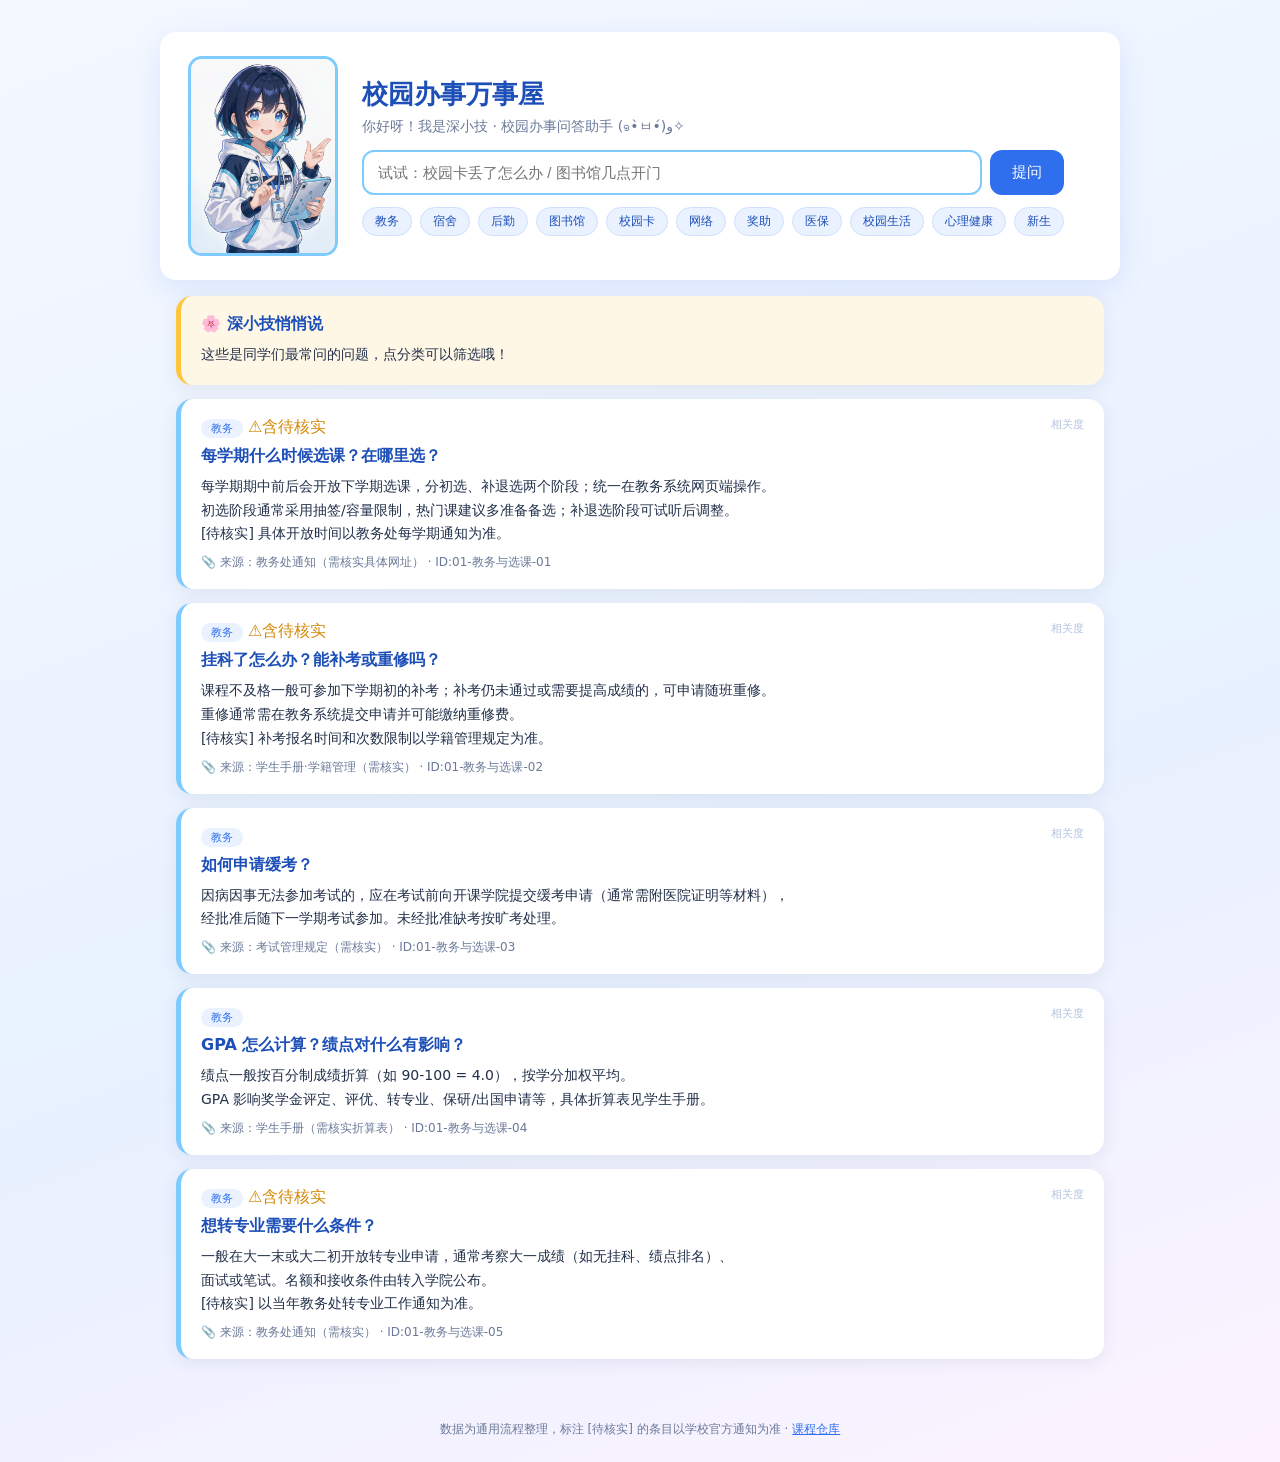
==== web/index.html @ 519fccf9 "新增：项目骨架（知识库31条+检索原型+看板娘+文档）" ====
<!DOCTYPE html>
<html lang="zh-CN">
<head>
  <meta charset="UTF-8" />
  <meta name="viewport" content="width=device-width, initial-scale=1.0" />
  <title>SZTU 校园办事万事屋 · 二次元问答台</title>
  <link rel="stylesheet" href="style.css" />
</head>
<body>
  <header class="hero">
    <img class="mascot" src="../assets/mascot.png" alt="看板娘" />
    <div>
      <h1>校园办事万事屋</h1>
      <p class="slogan">你好呀！我是深小技 · 校园办事问答助手 (๑•̀ㅂ•́)و✧</p>
      <div class="search-box">
        <input id="q" type="text" placeholder="试试：校园卡丢了怎么办 / 图书馆几点开门" />
        <button id="ask">提问</button>
      </div>
      <div class="chips" id="chips"></div>
    </div>
  </header>

  <main>
    <section id="results" aria-live="polite"></section>
  </main>

  <footer>
    <p>数据为通用流程整理，标注 [待核实] 的条目以学校官方通知为准 ·
       <a href="https://github.com/" target="_blank" rel="noopener">课程仓库</a></p>
  </footer>

  <script src="app.js"></script>
</body>
</html>
---- web/style.css ----
/* SZTU 校园办事万事屋 —— 简洁二次元风格 */
:root {
  --bg: #f4f8ff;
  --card: #ffffff;
  --primary: #2f6fed;
  --primary-dark: #1d4fb8;
  --accent: #7ecbff;
  --text: #22304a;
  --muted: #6b7a99;
  --radius: 16px;
}
* { box-sizing: border-box; margin: 0; padding: 0; }
body {
  font-family: "Microsoft YaHei", "PingFang SC", system-ui, sans-serif;
  background: linear-gradient(160deg, var(--bg), #e8f1ff 60%, #fdf3ff);
  color: var(--text);
  min-height: 100vh;
}
.hero {
  display: flex; gap: 24px; align-items: center; flex-wrap: wrap;
  max-width: 960px; margin: 32px auto 16px; padding: 24px 28px;
  background: var(--card); border-radius: var(--radius);
  box-shadow: 0 8px 30px rgba(47, 111, 237, .12);
}
.mascot {
  width: 150px; height: 200px; object-fit: cover; object-position: top;
  border-radius: 14px; border: 3px solid var(--accent);
}
h1 { font-size: 26px; color: var(--primary-dark); }
.slogan { color: var(--muted); margin: 6px 0 14px; font-size: 14px; }
.search-box { display: flex; gap: 8px; }
#q {
  flex: 1; min-width: 260px; padding: 12px 14px; font-size: 15px;
  border: 2px solid var(--accent); border-radius: 12px; outline: none;
}
#q:focus { border-color: var(--primary); }
#ask {
  padding: 12px 22px; font-size: 15px; border: none; cursor: pointer;
  background: var(--primary); color: #fff; border-radius: 12px;
  transition: background .2s;
}
#ask:hover { background: var(--primary-dark); }
.chips { margin-top: 12px; display: flex; gap: 8px; flex-wrap: wrap; }
.chip {
  font-size: 12px; padding: 5px 12px; border-radius: 999px; cursor: pointer;
  background: #eaf2ff; color: var(--primary-dark); border: 1px solid #cfe0ff;
}
.chip:hover { background: #dbe9ff; }
main { max-width: 960px; margin: 0 auto; padding: 0 16px 48px; }
.card {
  background: var(--card); border-radius: var(--radius); padding: 18px 20px;
  margin-bottom: 14px; box-shadow: 0 4px 18px rgba(34, 48, 74, .08);
  border-left: 5px solid var(--accent);
}
.card h3 { font-size: 16px; color: var(--primary-dark); margin-bottom: 8px; }
.card .cat {
  display: inline-block; font-size: 11px; background: #eaf2ff; color: var(--primary);
  border-radius: 999px; padding: 2px 10px; margin-bottom: 8px;
}
.card pre {
  white-space: pre-wrap; font-family: inherit; font-size: 14px;
  line-height: 1.7; color: var(--text);
}
.card .src { margin-top: 8px; font-size: 12px; color: var(--muted); }
.card .score { float: right; font-size: 11px; color: #b3c2dd; }
.empty { text-align: center; color: var(--muted); padding: 40px 0; }
.mascot-say {
  background: #fff7e6; border-left-color: #ffc53d;
}
footer { text-align: center; color: var(--muted); font-size: 12px; padding-bottom: 24px; }
footer a { color: var(--primary); }
@media (max-width: 640px) { .mascot { width: 100px; height: 130px; } }
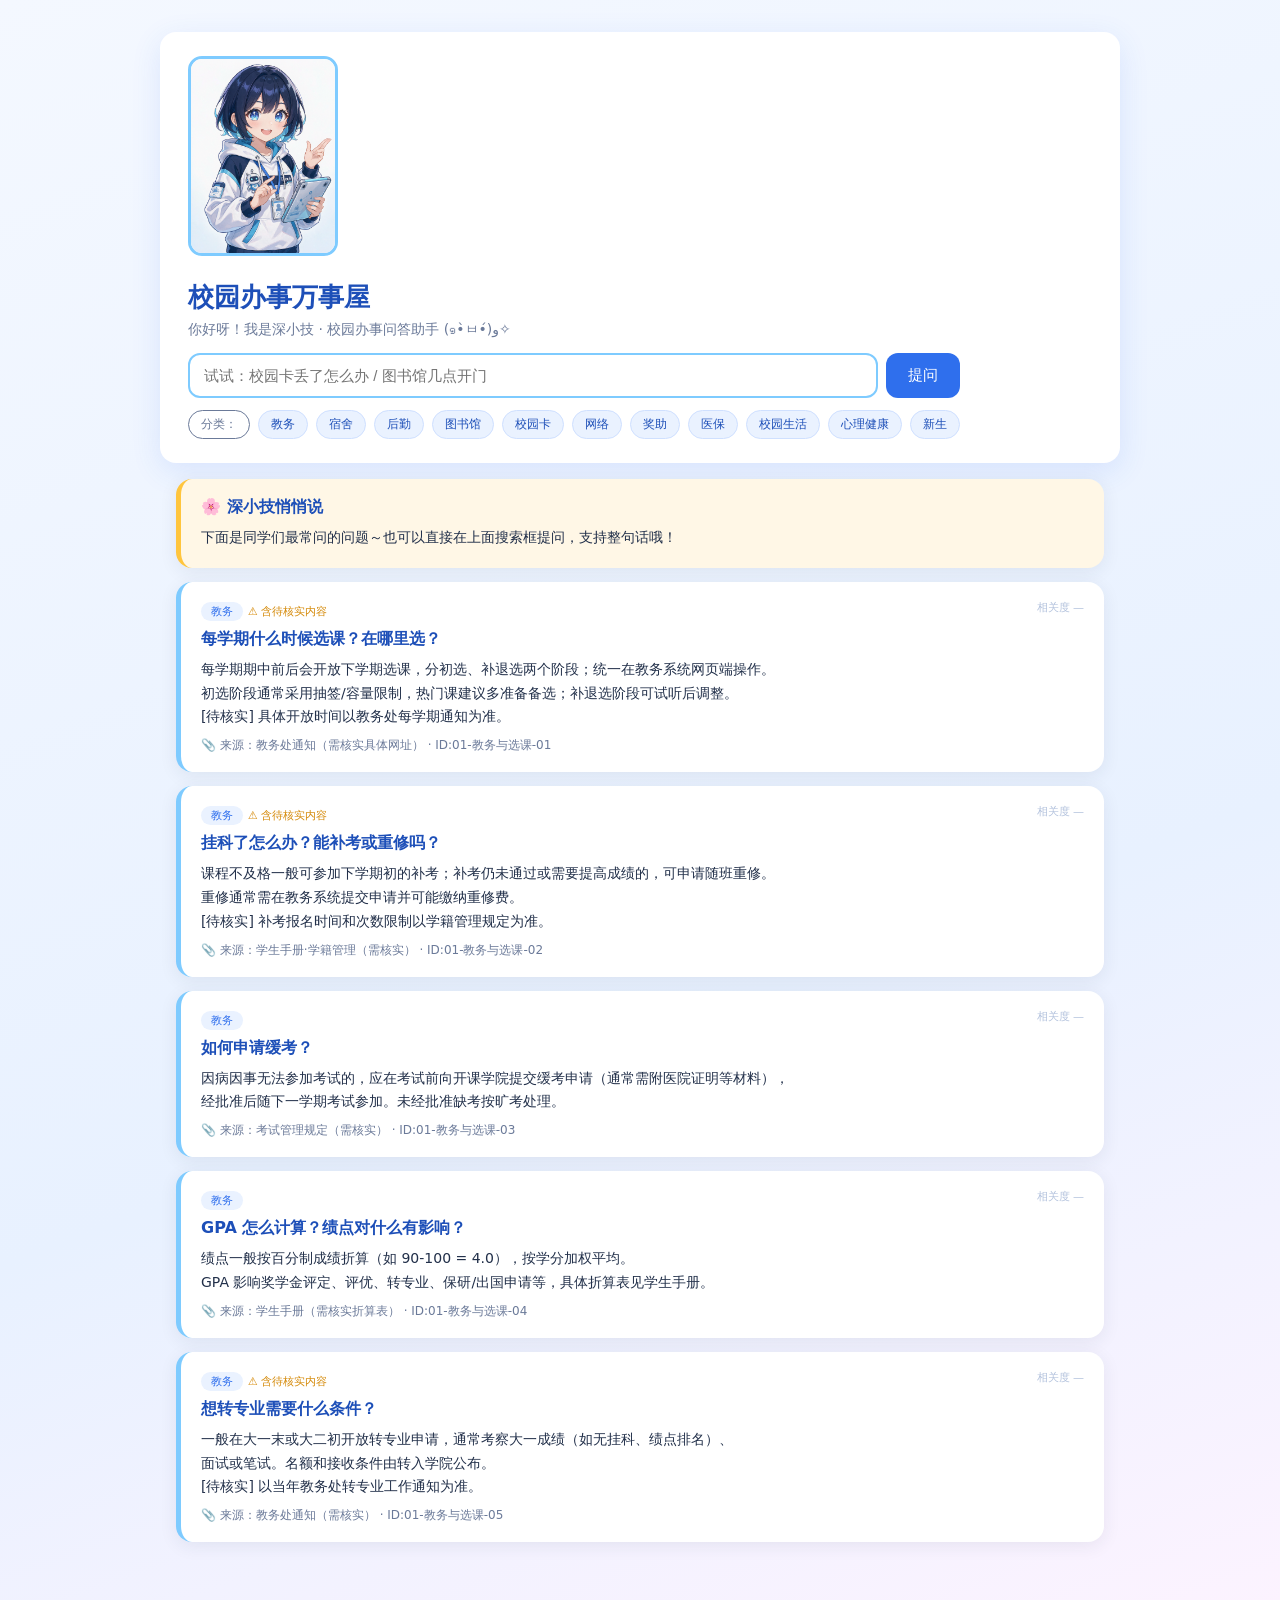
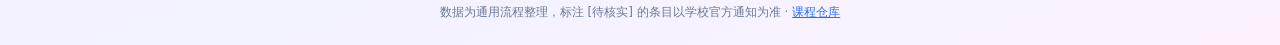
==== commit 0fd22596: "修复：中文检索（n-gram+实词加权，命中率20/20）、数据内嵌qa.js、新增单机版生成脚本" ====
--- a/web/index.html
+++ b/web/index.html
@@ -29,6 +29,8 @@
        <a href="https://github.com/" target="_blank" rel="noopener">课程仓库</a></p>
   </footer>
 
+  <script src="../data/qa.js"></script>
+  <script src="search-core.js"></script>
   <script src="app.js"></script>
 </body>
 </html>
--- a/web/style.css
+++ b/web/style.css
@@ -63,6 +63,8 @@
 }
 .card .src { margin-top: 8px; font-size: 12px; color: var(--muted); }
 .card .score { float: right; font-size: 11px; color: #b3c2dd; }
+.warn-tag { font-size: 11px; color: #d48806; }
+.chip.static { background: #fff; color: var(--muted); cursor: default; border-color: var(--line); }
 .empty { text-align: center; color: var(--muted); padding: 40px 0; }
 .mascot-say {
   background: #fff7e6; border-left-color: #ffc53d;
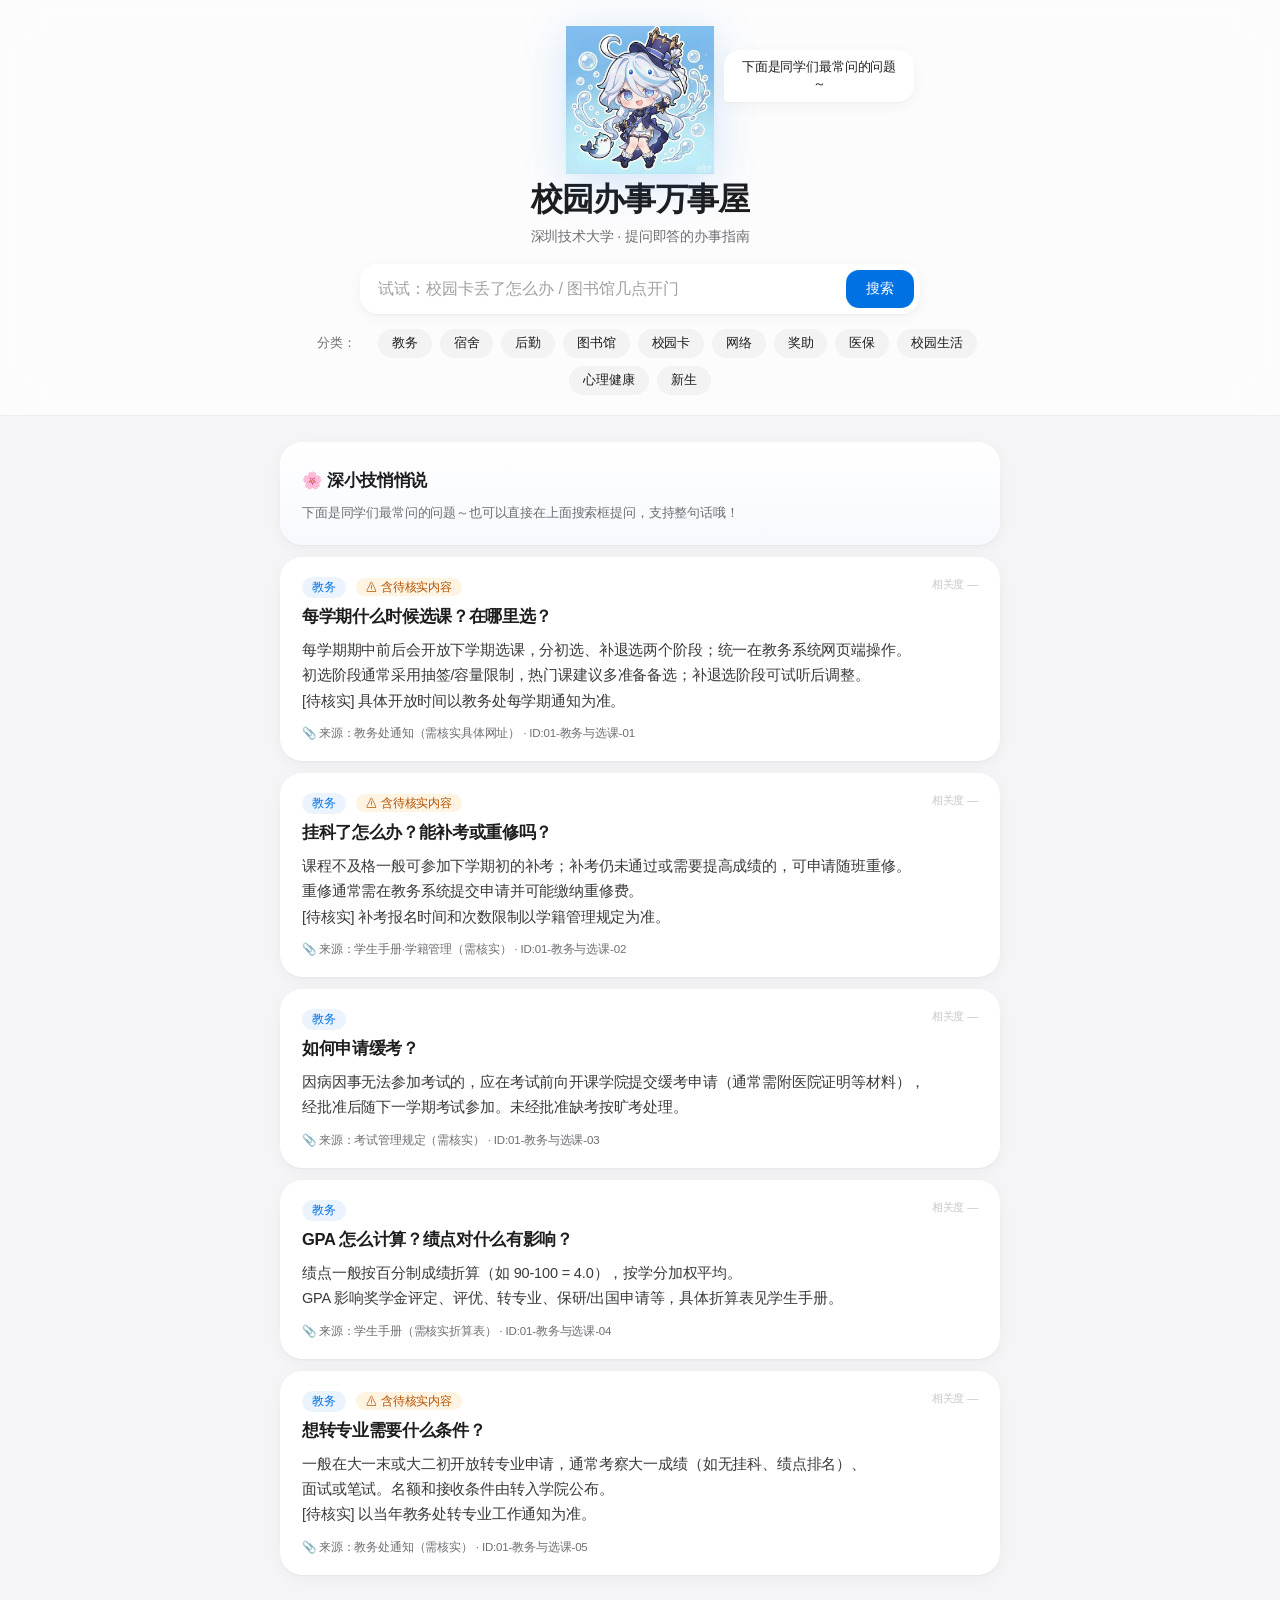
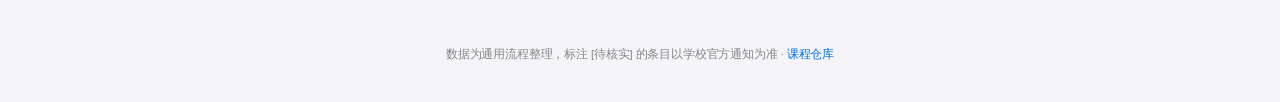
==== commit 6cc22738: "完善：Apple极简风格重构界面，新增看板娘眼神追踪/眨眼/对话互动与校准模式" ====
--- a/web/index.html
+++ b/web/index.html
@@ -8,13 +8,18 @@
 </head>
 <body>
   <header class="hero">
-    <img class="mascot" src="../assets/mascot.png" alt="看板娘" />
-    <div>
+    <div class="hero-inner">
+      <div class="mascot-wrap" id="mascot" title="点我说话～">
+        <img class="mascot-img" src="../assets/mascot.png" alt="看板娘 深小技" />
+        <span class="eye" id="eyeL" data-eye="l"><span class="pupil"></span></span>
+        <span class="eye" id="eyeR" data-eye="r"><span class="pupil"></span></span>
+        <span class="bubble" id="bubble"></span>
+      </div>
       <h1>校园办事万事屋</h1>
-      <p class="slogan">你好呀！我是深小技 · 校园办事问答助手 (๑•̀ㅂ•́)و✧</p>
-      <div class="search-box">
+      <p class="sub">深圳技术大学 · 提问即答的办事指南</p>
+      <div class="search">
         <input id="q" type="text" placeholder="试试：校园卡丢了怎么办 / 图书馆几点开门" />
-        <button id="ask">提问</button>
+        <button id="ask">搜索</button>
       </div>
       <div class="chips" id="chips"></div>
     </div>
@@ -31,6 +36,7 @@
 
   <script src="../data/qa.js"></script>
   <script src="search-core.js"></script>
+  <script src="mascot.js"></script>
   <script src="app.js"></script>
 </body>
 </html>
--- a/web/style.css
+++ b/web/style.css
@@ -1,74 +1,172 @@
-/* SZTU 校园办事万事屋 —— 简洁二次元风格 */
+/* SZTU 校园办事万事屋 —— Apple 极简主义风格
+   设计语言：大留白 / 毛玻璃 / 大圆角 / 克制动效 / 无边框卡片 / SF 字体栈 */
 :root {
-  --bg: #f4f8ff;
+  --bg: #f5f5f7;
+  --surface: rgba(255, 255, 255, 0.72);
   --card: #ffffff;
-  --primary: #2f6fed;
-  --primary-dark: #1d4fb8;
-  --accent: #7ecbff;
-  --text: #22304a;
-  --muted: #6b7a99;
-  --radius: 16px;
+  --blue: #0071e3;
+  --blue-dark: #0058b0;
+  --text: #1d1d1f;
+  --muted: #6e6e73;
+  --line: rgba(0, 0, 0, 0.06);
+  --shadow-sm: 0 1px 2px rgba(0, 0, 0, .04), 0 4px 16px rgba(0, 0, 0, .04);
+  --shadow-lg: 0 10px 40px rgba(0, 0, 0, .08);
+  --radius: 22px;
+  --ease: cubic-bezier(.4, 0, .2, 1);
 }
 * { box-sizing: border-box; margin: 0; padding: 0; }
+html { -webkit-font-smoothing: antialiased; }
 body {
-  font-family: "Microsoft YaHei", "PingFang SC", system-ui, sans-serif;
-  background: linear-gradient(160deg, var(--bg), #e8f1ff 60%, #fdf3ff);
-  color: var(--text);
-  min-height: 100vh;
+  font-family: -apple-system, BlinkMacSystemFont, "SF Pro SC", "SF Pro Text",
+               "PingFang SC", "Helvetica Neue", "Microsoft YaHei", sans-serif;
+  background: var(--bg); color: var(--text);
+  min-height: 100vh; letter-spacing: -.01em;
 }
+
+/* ---------- 顶部毛玻璃 ---------- */
 .hero {
-  display: flex; gap: 24px; align-items: center; flex-wrap: wrap;
-  max-width: 960px; margin: 32px auto 16px; padding: 24px 28px;
-  background: var(--card); border-radius: var(--radius);
-  box-shadow: 0 8px 30px rgba(47, 111, 237, .12);
+  position: sticky; top: 0; z-index: 20;
+  backdrop-filter: saturate(180%) blur(20px);
+  -webkit-backdrop-filter: saturate(180%) blur(20px);
+  background: var(--surface);
+  border-bottom: 1px solid var(--line);
+  padding: 26px 24px 20px;
 }
-.mascot {
-  width: 150px; height: 200px; object-fit: cover; object-position: top;
-  border-radius: 14px; border: 3px solid var(--accent);
+.hero-inner { max-width: 760px; margin: 0 auto; text-align: center; }
+
+/* ---------- 看板娘 ---------- */
+.mascot-wrap {
+  position: relative; width: 148px; height: 148px; margin: 0 auto 4px;
+  cursor: pointer; user-select: none;
+  transition: transform .35s var(--ease);
+  will-change: transform;
 }
-h1 { font-size: 26px; color: var(--primary-dark); }
-.slogan { color: var(--muted); margin: 6px 0 14px; font-size: 14px; }
-.search-box { display: flex; gap: 8px; }
-#q {
-  flex: 1; min-width: 260px; padding: 12px 14px; font-size: 15px;
-  border: 2px solid var(--accent); border-radius: 12px; outline: none;
+.mascot-wrap:active { transform: scale(.96) !important; }
+.mascot-img {
+  width: 100%; height: 100%; object-fit: contain;
+  filter: drop-shadow(0 8px 20px rgba(0, 113, 227, .18));
+  pointer-events: none;
 }
-#q:focus { border-color: var(--primary); }
+/* 眼睛（位置可校准，存 localStorage） */
+.eye {
+  position: absolute; width: 5.4%; aspect-ratio: 1 / 1.15;
+  transform: translate(-50%, -50%);
+  border-radius: 50%; overflow: hidden;
+  background: radial-gradient(circle at 50% 40%, #ffffff 60%, #eef2f8 100%);
+  box-shadow: inset 0 0 0 1px rgba(0, 0, 0, .06);
+  transition: transform .12s var(--ease);
+}
+.eye.blink { transform: translate(-50%, -50%) scaleY(.06); }
+.pupil {
+  position: absolute; left: 50%; top: 52%;
+  width: 52%; height: 62%; border-radius: 50%;
+  transform: translate(-50%, -50%);
+  background: radial-gradient(circle at 38% 32%, #6fb2ff 0%, #1d5fbf 45%, #123a78 100%);
+  transition: transform .08s linear;
+}
+.pupil::after {
+  content: ""; position: absolute; left: 26%; top: 20%;
+  width: 26%; height: 26%; border-radius: 50%; background: rgba(255, 255, 255, .9);
+}
+/* 台词气泡 */
+.bubble {
+  position: absolute; left: 100%; top: 16%; width: max-content; max-width: 190px;
+  margin-left: 10px; padding: 9px 14px; border-radius: 16px 16px 16px 4px;
+  background: #fff; box-shadow: var(--shadow-sm); font-size: 12.5px; color: var(--text);
+  opacity: 0; transform: translateY(4px) scale(.96); transform-origin: left center;
+  transition: all .28s var(--ease); pointer-events: none; z-index: 5;
+}
+.bubble.show { opacity: 1; transform: translateY(0) scale(1); }
+/* 校准提示条 */
+.calib-tip {
+  position: fixed; left: 50%; bottom: 20px; transform: translateX(-50%);
+  background: #1d1d1f; color: #fff; font-size: 12.5px; padding: 10px 16px;
+  border-radius: 12px; z-index: 99; display: flex; gap: 12px; align-items: center;
+}
+.calib-tip button {
+  background: var(--blue); color: #fff; border: none; border-radius: 8px;
+  padding: 5px 12px; font-size: 12px; cursor: pointer;
+}
+
+/* ---------- 标题与搜索 ---------- */
+h1 { font-size: 32px; font-weight: 600; letter-spacing: -.03em; }
+.sub { margin: 6px 0 18px; color: var(--muted); font-size: 14px; }
+.search {
+  display: flex; align-items: center; gap: 8px; max-width: 560px; margin: 0 auto;
+  background: #fff; border-radius: 18px; padding: 6px 6px 6px 18px;
+  box-shadow: var(--shadow-sm);
+  transition: box-shadow .3s var(--ease), transform .3s var(--ease);
+}
+.search:focus-within {
+  box-shadow: 0 0 0 4px rgba(0, 113, 227, .12), var(--shadow-lg);
+  transform: translateY(-1px);
+}
+#q { flex: 1; border: none; outline: none; font-size: 16px; background: transparent; color: var(--text); }
+#q::placeholder { color: #a1a1a6; }
 #ask {
-  padding: 12px 22px; font-size: 15px; border: none; cursor: pointer;
-  background: var(--primary); color: #fff; border-radius: 12px;
-  transition: background .2s;
+  border: none; border-radius: 13px; padding: 10px 20px; font-size: 14px; font-weight: 500;
+  background: var(--blue); color: #fff; cursor: pointer; transition: background .2s var(--ease);
 }
-#ask:hover { background: var(--primary-dark); }
-.chips { margin-top: 12px; display: flex; gap: 8px; flex-wrap: wrap; }
+#ask:hover { background: var(--blue-dark); }
+
+/* ---------- 分类气泡 ---------- */
+.chips { display: flex; flex-wrap: wrap; gap: 8px; justify-content: center; max-width: 680px; margin: 15px auto 0; }
 .chip {
-  font-size: 12px; padding: 5px 12px; border-radius: 999px; cursor: pointer;
-  background: #eaf2ff; color: var(--primary-dark); border: 1px solid #cfe0ff;
+  font-size: 12.5px; padding: 6px 14px; border-radius: 999px; cursor: pointer;
+  background: rgba(0, 0, 0, .04); color: var(--text); border: none;
+  transition: background .2s var(--ease), transform .2s var(--ease);
 }
-.chip:hover { background: #dbe9ff; }
-main { max-width: 960px; margin: 0 auto; padding: 0 16px 48px; }
+.chip:hover { background: rgba(0, 113, 227, .1); color: var(--blue); transform: translateY(-1px); }
+.chip.static { background: none; color: var(--muted); cursor: default; }
+.chip.static:hover { transform: none; }
+
+/* ---------- 结果区 ---------- */
+main { max-width: 760px; margin: 0 auto; padding: 26px 20px 60px; }
 .card {
-  background: var(--card); border-radius: var(--radius); padding: 18px 20px;
-  margin-bottom: 14px; box-shadow: 0 4px 18px rgba(34, 48, 74, .08);
-  border-left: 5px solid var(--accent);
+  background: var(--card); border-radius: var(--radius); padding: 20px 22px;
+  margin-bottom: 12px; box-shadow: var(--shadow-sm);
+  transition: transform .3s var(--ease), box-shadow .3s var(--ease);
 }
-.card h3 { font-size: 16px; color: var(--primary-dark); margin-bottom: 8px; }
+.card:hover { transform: translateY(-2px); box-shadow: var(--shadow-lg); }
+.card h3 { font-size: 16.5px; font-weight: 600; margin: 8px 0 10px; letter-spacing: -.02em; }
+.card pre { white-space: pre-wrap; font-family: inherit; font-size: 14.5px; line-height: 1.75; color: #3a3a3c; }
 .card .cat {
-  display: inline-block; font-size: 11px; background: #eaf2ff; color: var(--primary);
-  border-radius: 999px; padding: 2px 10px; margin-bottom: 8px;
+  display: inline-block; font-size: 11.5px; font-weight: 500; color: var(--blue);
+  background: rgba(0, 113, 227, .08); border-radius: 999px; padding: 3px 10px;
 }
-.card pre {
-  white-space: pre-wrap; font-family: inherit; font-size: 14px;
-  line-height: 1.7; color: var(--text);
+.warn-tag {
+  font-size: 11.5px; color: #b25000; background: rgba(255, 159, 10, .12);
+  border-radius: 999px; padding: 3px 10px; margin-left: 6px;
 }
-.card .src { margin-top: 8px; font-size: 12px; color: var(--muted); }
-.card .score { float: right; font-size: 11px; color: #b3c2dd; }
-.warn-tag { font-size: 11px; color: #d48806; }
-.chip.static { background: #fff; color: var(--muted); cursor: default; border-color: var(--line); }
-.empty { text-align: center; color: var(--muted); padding: 40px 0; }
-.mascot-say {
-  background: #fff7e6; border-left-color: #ffc53d;
+.card .score { float: right; font-size: 11px; color: #c7c7cc; font-variant-numeric: tabular-nums; }
+.card .src { margin-top: 12px; font-size: 11.5px; color: var(--muted); }
+.mascot-say { background: linear-gradient(180deg, #fff, #f7f9ff); }
+.mascot-say pre { color: var(--muted); font-size: 13px; }
+.empty { text-align: center; color: var(--muted); padding: 44px 0; font-size: 14px; }
+.empty .chips { margin-top: 14px; }
+
+footer { text-align: center; color: #86868b; font-size: 11.5px; padding: 0 20px 40px; }
+footer a { color: var(--blue); text-decoration: none; }
+
+/* ---------- 深色模式 ---------- */
+@media (prefers-color-scheme: dark) {
+  :root {
+    --bg: #000; --surface: rgba(28, 28, 30, .72); --card: #1c1c1e;
+    --text: #f5f5f7; --muted: #98989d; --line: rgba(255, 255, 255, .08);
+    --shadow-sm: 0 1px 2px rgba(0, 0, 0, .5); --shadow-lg: 0 10px 40px rgba(0, 0, 0, .6);
+  }
+  .search { background: #2c2c2e; }
+  .chip { background: rgba(255, 255, 255, .08); color: #f5f5f7; }
+  .card pre { color: #d0d0d5; }
+  .bubble { background: #2c2c2e; color: #f5f5f7; }
 }
-footer { text-align: center; color: var(--muted); font-size: 12px; padding-bottom: 24px; }
-footer a { color: var(--primary); }
-@media (max-width: 640px) { .mascot { width: 100px; height: 130px; } }
+
+/* ---------- 移动端 ---------- */
+@media (max-width: 640px) {
+  h1 { font-size: 25px; }
+  .mascot-wrap { width: 116px; height: 116px; }
+  .bubble { left: 50%; top: -12px; margin: 0; transform: translate(-50%, -100%) scale(.96); border-radius: 14px; }
+  .bubble.show { transform: translate(-50%, -100%) scale(1); }
+  main { padding: 20px 14px 48px; }
+}
+@media (prefers-reduced-motion: reduce) { * { transition: none !important; } }
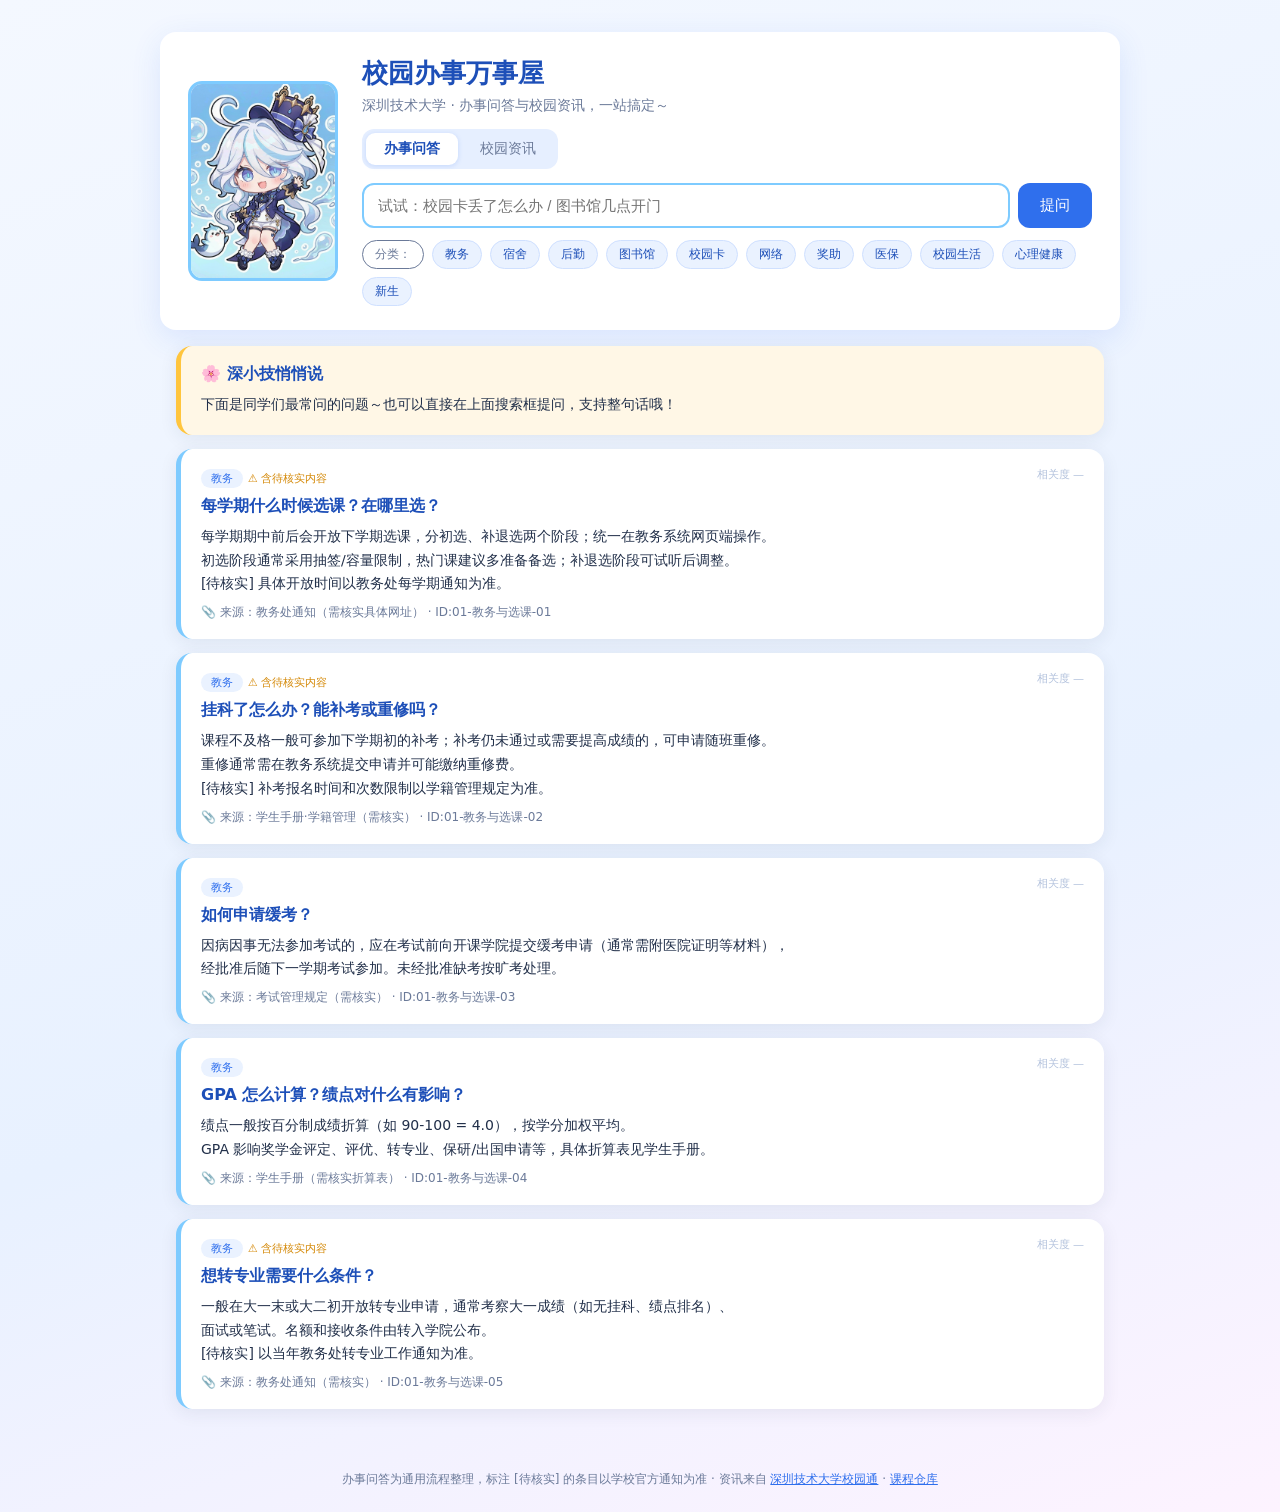
==== commit ab5e09d2: "新增：校园资讯模块（抓取校园通+定时同步+缓存兜底+移动端适配）" ====
--- a/web/index.html
+++ b/web/index.html
@@ -3,40 +3,46 @@
 <head>
   <meta charset="UTF-8" />
   <meta name="viewport" content="width=device-width, initial-scale=1.0" />
-  <title>SZTU 校园办事万事屋 · 二次元问答台</title>
+  <title>SZTU 校园办事万事屋 · 问答与资讯</title>
   <link rel="stylesheet" href="style.css" />
 </head>
 <body>
   <header class="hero">
-    <div class="hero-inner">
-      <div class="mascot-wrap" id="mascot" title="点我说话～">
-        <img class="mascot-img" src="../assets/mascot.png" alt="看板娘 深小技" />
-        <span class="eye" id="eyeL" data-eye="l"><span class="pupil"></span></span>
-        <span class="eye" id="eyeR" data-eye="r"><span class="pupil"></span></span>
-        <span class="bubble" id="bubble"></span>
+    <img class="mascot" src="../assets/mascot.png" alt="看板娘 深小技" />
+    <div class="hero-body">
+      <h1>校园办事万事屋</h1>
+      <p class="slogan">深圳技术大学 · 办事问答与校园资讯，一站搞定～</p>
+
+      <nav class="tabs" role="tablist">
+        <button class="tab active" data-view="qa" role="tab">办事问答</button>
+        <button class="tab" data-view="news" role="tab">校园资讯</button>
+      </nav>
+
+      <div class="view" id="view-qa">
+        <div class="search-box">
+          <input id="q" type="text" placeholder="试试：校园卡丢了怎么办 / 图书馆几点开门" />
+          <button id="ask">提问</button>
+        </div>
+        <div class="chips" id="chips"></div>
       </div>
-      <h1>校园办事万事屋</h1>
-      <p class="sub">深圳技术大学 · 提问即答的办事指南</p>
-      <div class="search">
-        <input id="q" type="text" placeholder="试试：校园卡丢了怎么办 / 图书馆几点开门" />
-        <button id="ask">搜索</button>
-      </div>
-      <div class="chips" id="chips"></div>
     </div>
   </header>
 
   <main>
     <section id="results" aria-live="polite"></section>
+    <section id="newsPanel" hidden></section>
   </main>
 
   <footer>
-    <p>数据为通用流程整理，标注 [待核实] 的条目以学校官方通知为准 ·
-       <a href="https://github.com/" target="_blank" rel="noopener">课程仓库</a></p>
+    <p>办事问答为通用流程整理，标注 [待核实] 的条目以学校官方通知为准 ·
+       资讯来自 <a href="https://nbw.sztu.edu.cn/" target="_blank" rel="noopener">深圳技术大学校园通</a> ·
+       <a href="https://github.com/ALEX-CEBER/sztu-campus-helper" target="_blank" rel="noopener">课程仓库</a></p>
   </footer>
 
   <script src="../data/qa.js"></script>
+  <script src="../data/news.js"></script>
   <script src="search-core.js"></script>
-  <script src="mascot.js"></script>
   <script src="app.js"></script>
+  <script src="news.js"></script>
 </body>
 </html>
--- a/web/style.css
+++ b/web/style.css
@@ -1,172 +1,159 @@
-/* SZTU 校园办事万事屋 —— Apple 极简主义风格
-   设计语言：大留白 / 毛玻璃 / 大圆角 / 克制动效 / 无边框卡片 / SF 字体栈 */
+/* SZTU 校园办事万事屋 —— 简洁二次元风格 */
 :root {
-  --bg: #f5f5f7;
-  --surface: rgba(255, 255, 255, 0.72);
+  --bg: #f4f8ff;
   --card: #ffffff;
-  --blue: #0071e3;
-  --blue-dark: #0058b0;
-  --text: #1d1d1f;
-  --muted: #6e6e73;
-  --line: rgba(0, 0, 0, 0.06);
-  --shadow-sm: 0 1px 2px rgba(0, 0, 0, .04), 0 4px 16px rgba(0, 0, 0, .04);
-  --shadow-lg: 0 10px 40px rgba(0, 0, 0, .08);
-  --radius: 22px;
-  --ease: cubic-bezier(.4, 0, .2, 1);
+  --primary: #2f6fed;
+  --primary-dark: #1d4fb8;
+  --accent: #7ecbff;
+  --text: #22304a;
+  --muted: #6b7a99;
+  --radius: 16px;
 }
 * { box-sizing: border-box; margin: 0; padding: 0; }
-html { -webkit-font-smoothing: antialiased; }
 body {
-  font-family: -apple-system, BlinkMacSystemFont, "SF Pro SC", "SF Pro Text",
-               "PingFang SC", "Helvetica Neue", "Microsoft YaHei", sans-serif;
-  background: var(--bg); color: var(--text);
-  min-height: 100vh; letter-spacing: -.01em;
+  font-family: "Microsoft YaHei", "PingFang SC", system-ui, sans-serif;
+  background: linear-gradient(160deg, var(--bg), #e8f1ff 60%, #fdf3ff);
+  color: var(--text);
+  min-height: 100vh;
+}
+.hero {
+  display: flex; gap: 24px; align-items: center; flex-wrap: wrap;
+  max-width: 960px; margin: 32px auto 16px; padding: 24px 28px;
+  background: var(--card); border-radius: var(--radius);
+  box-shadow: 0 8px 30px rgba(47, 111, 237, .12);
+}
+.mascot {
+  width: 150px; height: 200px; object-fit: cover; object-position: top;
+  border-radius: 14px; border: 3px solid var(--accent);
+}
+h1 { font-size: 26px; color: var(--primary-dark); }
+.slogan { color: var(--muted); margin: 6px 0 14px; font-size: 14px; }
+.search-box { display: flex; gap: 8px; }
+#q {
+  flex: 1; min-width: 260px; padding: 12px 14px; font-size: 15px;
+  border: 2px solid var(--accent); border-radius: 12px; outline: none;
+}
+#q:focus { border-color: var(--primary); }
+#ask {
+  padding: 12px 22px; font-size: 15px; border: none; cursor: pointer;
+  background: var(--primary); color: #fff; border-radius: 12px;
+  transition: background .2s;
+}
+#ask:hover { background: var(--primary-dark); }
+.chips { margin-top: 12px; display: flex; gap: 8px; flex-wrap: wrap; }
+.chip {
+  font-size: 12px; padding: 5px 12px; border-radius: 999px; cursor: pointer;
+  background: #eaf2ff; color: var(--primary-dark); border: 1px solid #cfe0ff;
+}
+.chip:hover { background: #dbe9ff; }
+main { max-width: 960px; margin: 0 auto; padding: 0 16px 48px; }
+.card {
+  background: var(--card); border-radius: var(--radius); padding: 18px 20px;
+  margin-bottom: 14px; box-shadow: 0 4px 18px rgba(34, 48, 74, .08);
+  border-left: 5px solid var(--accent);
+}
+.card h3 { font-size: 16px; color: var(--primary-dark); margin-bottom: 8px; }
+.card .cat {
+  display: inline-block; font-size: 11px; background: #eaf2ff; color: var(--primary);
+  border-radius: 999px; padding: 2px 10px; margin-bottom: 8px;
+}
+.card pre {
+  white-space: pre-wrap; font-family: inherit; font-size: 14px;
+  line-height: 1.7; color: var(--text);
+}
+.card .src { margin-top: 8px; font-size: 12px; color: var(--muted); }
+.card .score { float: right; font-size: 11px; color: #b3c2dd; }
+.warn-tag { font-size: 11px; color: #d48806; }
+.chip.static { background: #fff; color: var(--muted); cursor: default; border-color: var(--line); }
+.empty { text-align: center; color: var(--muted); padding: 40px 0; }
+.mascot-say {
+  background: #fff7e6; border-left-color: #ffc53d;
+}
+footer { text-align: center; color: var(--muted); font-size: 12px; padding-bottom: 24px; }
+footer a { color: var(--primary); }
+@media (max-width: 640px) { .mascot { width: 100px; height: 130px; } }
+
+/* ================= 视图切换 tabs ================= */
+.hero-body { flex: 1 1 260px; min-width: 0; }
+.tabs {
+  display: flex; gap: 4px; width: fit-content; margin-bottom: 14px;
+  background: #e6efff; padding: 4px; border-radius: 12px;
+}
+.tab {
+  border: none; background: transparent; cursor: pointer;
+  padding: 7px 18px; border-radius: 9px; font-size: 13.5px;
+  color: var(--muted); font-family: inherit;
+  transition: background .2s, color .2s, box-shadow .2s;
+}
+.tab:hover { color: var(--primary); }
+.tab.active {
+  background: #fff; color: var(--primary-dark); font-weight: 600;
+  box-shadow: 0 1px 5px rgba(47, 111, 237, .18);
 }
 
-/* ---------- 顶部毛玻璃 ---------- */
-.hero {
-  position: sticky; top: 0; z-index: 20;
-  backdrop-filter: saturate(180%) blur(20px);
-  -webkit-backdrop-filter: saturate(180%) blur(20px);
-  background: var(--surface);
-  border-bottom: 1px solid var(--line);
-  padding: 26px 24px 20px;
+/* ================= 校园资讯 ================= */
+.news-head {
+  background: var(--card); border-radius: var(--radius);
+  padding: 16px 18px 12px; margin-bottom: 14px;
+  box-shadow: 0 4px 18px rgba(34, 48, 74, .07);
 }
-.hero-inner { max-width: 760px; margin: 0 auto; text-align: center; }
+.news-head-row {
+  display: flex; justify-content: space-between; align-items: flex-start; gap: 12px;
+}
+.news-head-row > div { min-width: 0; }
+.news-title-row h2 { word-break: break-word; }
+.news-title-row { display: flex; align-items: baseline; gap: 10px; flex-wrap: wrap; }
+.news-title-row h2 { font-size: 19px; color: var(--primary-dark); }
+.news-src { font-size: 11.5px; color: var(--muted); }
+.news-meta { font-size: 12px; color: var(--muted); margin-top: 4px; }
+.news-stale { color: #d48806; }
+.news-refresh {
+  flex-shrink: 0; border: 1px solid #cfe0ff; background: #fff; color: var(--primary);
+  border-radius: 10px; padding: 7px 15px; font-size: 13px; cursor: pointer;
+  font-family: inherit; transition: background .2s;
+}
+.news-refresh:hover { background: #f2f7ff; }
+.news-refresh:disabled { opacity: .6; cursor: default; }
+.news-chips { justify-content: flex-start; margin: 4px 0 14px; }
+.chip.on { background: var(--primary); color: #fff; border-color: var(--primary); }
 
-/* ---------- 看板娘 ---------- */
-.mascot-wrap {
-  position: relative; width: 148px; height: 148px; margin: 0 auto 4px;
-  cursor: pointer; user-select: none;
-  transition: transform .35s var(--ease);
-  will-change: transform;
+.news-list { display: grid; gap: 10px; }
+.news-card {
+  display: block; text-decoration: none; color: inherit;
+  background: var(--card); border-radius: 14px; padding: 14px 16px;
+  border-left: 4px solid #cfe0ff;
+  box-shadow: 0 2px 10px rgba(34, 48, 74, .06);
+  transition: transform .18s ease, box-shadow .18s ease, border-color .18s ease;
 }
-.mascot-wrap:active { transform: scale(.96) !important; }
-.mascot-img {
-  width: 100%; height: 100%; object-fit: contain;
-  filter: drop-shadow(0 8px 20px rgba(0, 113, 227, .18));
-  pointer-events: none;
+.news-card:hover {
+  transform: translateY(-2px); border-left-color: var(--primary);
+  box-shadow: 0 8px 22px rgba(47, 111, 237, .14);
 }
-/* 眼睛（位置可校准，存 localStorage） */
-.eye {
-  position: absolute; width: 5.4%; aspect-ratio: 1 / 1.15;
-  transform: translate(-50%, -50%);
-  border-radius: 50%; overflow: hidden;
-  background: radial-gradient(circle at 50% 40%, #ffffff 60%, #eef2f8 100%);
-  box-shadow: inset 0 0 0 1px rgba(0, 0, 0, .06);
-  transition: transform .12s var(--ease);
+.news-card-top { display: flex; justify-content: space-between; align-items: center; margin-bottom: 6px; }
+.news-badge {
+  font-size: 11px; background: #eaf2ff; color: var(--primary);
+  border-radius: 999px; padding: 2px 10px;
 }
-.eye.blink { transform: translate(-50%, -50%) scaleY(.06); }
-.pupil {
-  position: absolute; left: 50%; top: 52%;
-  width: 52%; height: 62%; border-radius: 50%;
-  transform: translate(-50%, -50%);
-  background: radial-gradient(circle at 38% 32%, #6fb2ff 0%, #1d5fbf 45%, #123a78 100%);
-  transition: transform .08s linear;
+.news-date { font-size: 11.5px; color: var(--muted); }
+.news-card h3 { font-size: 15px; line-height: 1.5; color: var(--text); margin-bottom: 5px; }
+.news-summary { font-size: 13px; color: #5c6b87; line-height: 1.65; }
+.news-more { display: inline-block; margin-top: 8px; font-size: 12px; color: var(--primary); }
+.news-empty { text-align: center; padding: 48px 0; color: var(--muted); }
+.news-empty .sub { font-size: 12.5px; margin-top: 6px; }
+.news-link-btn {
+  display: inline-block; margin-top: 12px; text-decoration: none;
+  background: var(--primary); color: #fff; padding: 8px 18px;
+  border-radius: 10px; font-size: 13px;
 }
-.pupil::after {
-  content: ""; position: absolute; left: 26%; top: 20%;
-  width: 26%; height: 26%; border-radius: 50%; background: rgba(255, 255, 255, .9);
+.news-foot {
+  margin-top: 18px; font-size: 11.5px; color: #9aa7c2;
+  line-height: 1.65; text-align: center;
 }
-/* 台词气泡 */
-.bubble {
-  position: absolute; left: 100%; top: 16%; width: max-content; max-width: 190px;
-  margin-left: 10px; padding: 9px 14px; border-radius: 16px 16px 16px 4px;
-  background: #fff; box-shadow: var(--shadow-sm); font-size: 12.5px; color: var(--text);
-  opacity: 0; transform: translateY(4px) scale(.96); transform-origin: left center;
-  transition: all .28s var(--ease); pointer-events: none; z-index: 5;
+@media (max-width: 640px) {
+  .news-head-row { flex-direction: column; gap: 8px; }
+  .news-refresh { align-self: flex-start; }
+  .news-summary {
+    display: -webkit-box; -webkit-line-clamp: 2; -webkit-box-orient: vertical; overflow: hidden;
+  }
+  .tab { padding: 7px 14px; font-size: 13px; }
 }
-.bubble.show { opacity: 1; transform: translateY(0) scale(1); }
-/* 校准提示条 */
-.calib-tip {
-  position: fixed; left: 50%; bottom: 20px; transform: translateX(-50%);
-  background: #1d1d1f; color: #fff; font-size: 12.5px; padding: 10px 16px;
-  border-radius: 12px; z-index: 99; display: flex; gap: 12px; align-items: center;
-}
-.calib-tip button {
-  background: var(--blue); color: #fff; border: none; border-radius: 8px;
-  padding: 5px 12px; font-size: 12px; cursor: pointer;
-}
-
-/* ---------- 标题与搜索 ---------- */
-h1 { font-size: 32px; font-weight: 600; letter-spacing: -.03em; }
-.sub { margin: 6px 0 18px; color: var(--muted); font-size: 14px; }
-.search {
-  display: flex; align-items: center; gap: 8px; max-width: 560px; margin: 0 auto;
-  background: #fff; border-radius: 18px; padding: 6px 6px 6px 18px;
-  box-shadow: var(--shadow-sm);
-  transition: box-shadow .3s var(--ease), transform .3s var(--ease);
-}
-.search:focus-within {
-  box-shadow: 0 0 0 4px rgba(0, 113, 227, .12), var(--shadow-lg);
-  transform: translateY(-1px);
-}
-#q { flex: 1; border: none; outline: none; font-size: 16px; background: transparent; color: var(--text); }
-#q::placeholder { color: #a1a1a6; }
-#ask {
-  border: none; border-radius: 13px; padding: 10px 20px; font-size: 14px; font-weight: 500;
-  background: var(--blue); color: #fff; cursor: pointer; transition: background .2s var(--ease);
-}
-#ask:hover { background: var(--blue-dark); }
-
-/* ---------- 分类气泡 ---------- */
-.chips { display: flex; flex-wrap: wrap; gap: 8px; justify-content: center; max-width: 680px; margin: 15px auto 0; }
-.chip {
-  font-size: 12.5px; padding: 6px 14px; border-radius: 999px; cursor: pointer;
-  background: rgba(0, 0, 0, .04); color: var(--text); border: none;
-  transition: background .2s var(--ease), transform .2s var(--ease);
-}
-.chip:hover { background: rgba(0, 113, 227, .1); color: var(--blue); transform: translateY(-1px); }
-.chip.static { background: none; color: var(--muted); cursor: default; }
-.chip.static:hover { transform: none; }
-
-/* ---------- 结果区 ---------- */
-main { max-width: 760px; margin: 0 auto; padding: 26px 20px 60px; }
-.card {
-  background: var(--card); border-radius: var(--radius); padding: 20px 22px;
-  margin-bottom: 12px; box-shadow: var(--shadow-sm);
-  transition: transform .3s var(--ease), box-shadow .3s var(--ease);
-}
-.card:hover { transform: translateY(-2px); box-shadow: var(--shadow-lg); }
-.card h3 { font-size: 16.5px; font-weight: 600; margin: 8px 0 10px; letter-spacing: -.02em; }
-.card pre { white-space: pre-wrap; font-family: inherit; font-size: 14.5px; line-height: 1.75; color: #3a3a3c; }
-.card .cat {
-  display: inline-block; font-size: 11.5px; font-weight: 500; color: var(--blue);
-  background: rgba(0, 113, 227, .08); border-radius: 999px; padding: 3px 10px;
-}
-.warn-tag {
-  font-size: 11.5px; color: #b25000; background: rgba(255, 159, 10, .12);
-  border-radius: 999px; padding: 3px 10px; margin-left: 6px;
-}
-.card .score { float: right; font-size: 11px; color: #c7c7cc; font-variant-numeric: tabular-nums; }
-.card .src { margin-top: 12px; font-size: 11.5px; color: var(--muted); }
-.mascot-say { background: linear-gradient(180deg, #fff, #f7f9ff); }
-.mascot-say pre { color: var(--muted); font-size: 13px; }
-.empty { text-align: center; color: var(--muted); padding: 44px 0; font-size: 14px; }
-.empty .chips { margin-top: 14px; }
-
-footer { text-align: center; color: #86868b; font-size: 11.5px; padding: 0 20px 40px; }
-footer a { color: var(--blue); text-decoration: none; }
-
-/* ---------- 深色模式 ---------- */
-@media (prefers-color-scheme: dark) {
-  :root {
-    --bg: #000; --surface: rgba(28, 28, 30, .72); --card: #1c1c1e;
-    --text: #f5f5f7; --muted: #98989d; --line: rgba(255, 255, 255, .08);
-    --shadow-sm: 0 1px 2px rgba(0, 0, 0, .5); --shadow-lg: 0 10px 40px rgba(0, 0, 0, .6);
-  }
-  .search { background: #2c2c2e; }
-  .chip { background: rgba(255, 255, 255, .08); color: #f5f5f7; }
-  .card pre { color: #d0d0d5; }
-  .bubble { background: #2c2c2e; color: #f5f5f7; }
-}
-
-/* ---------- 移动端 ---------- */
-@media (max-width: 640px) {
-  h1 { font-size: 25px; }
-  .mascot-wrap { width: 116px; height: 116px; }
-  .bubble { left: 50%; top: -12px; margin: 0; transform: translate(-50%, -100%) scale(.96); border-radius: 14px; }
-  .bubble.show { transform: translate(-50%, -100%) scale(1); }
-  main { padding: 20px 14px 48px; }
-}
-@media (prefers-reduced-motion: reduce) { * { transition: none !important; } }
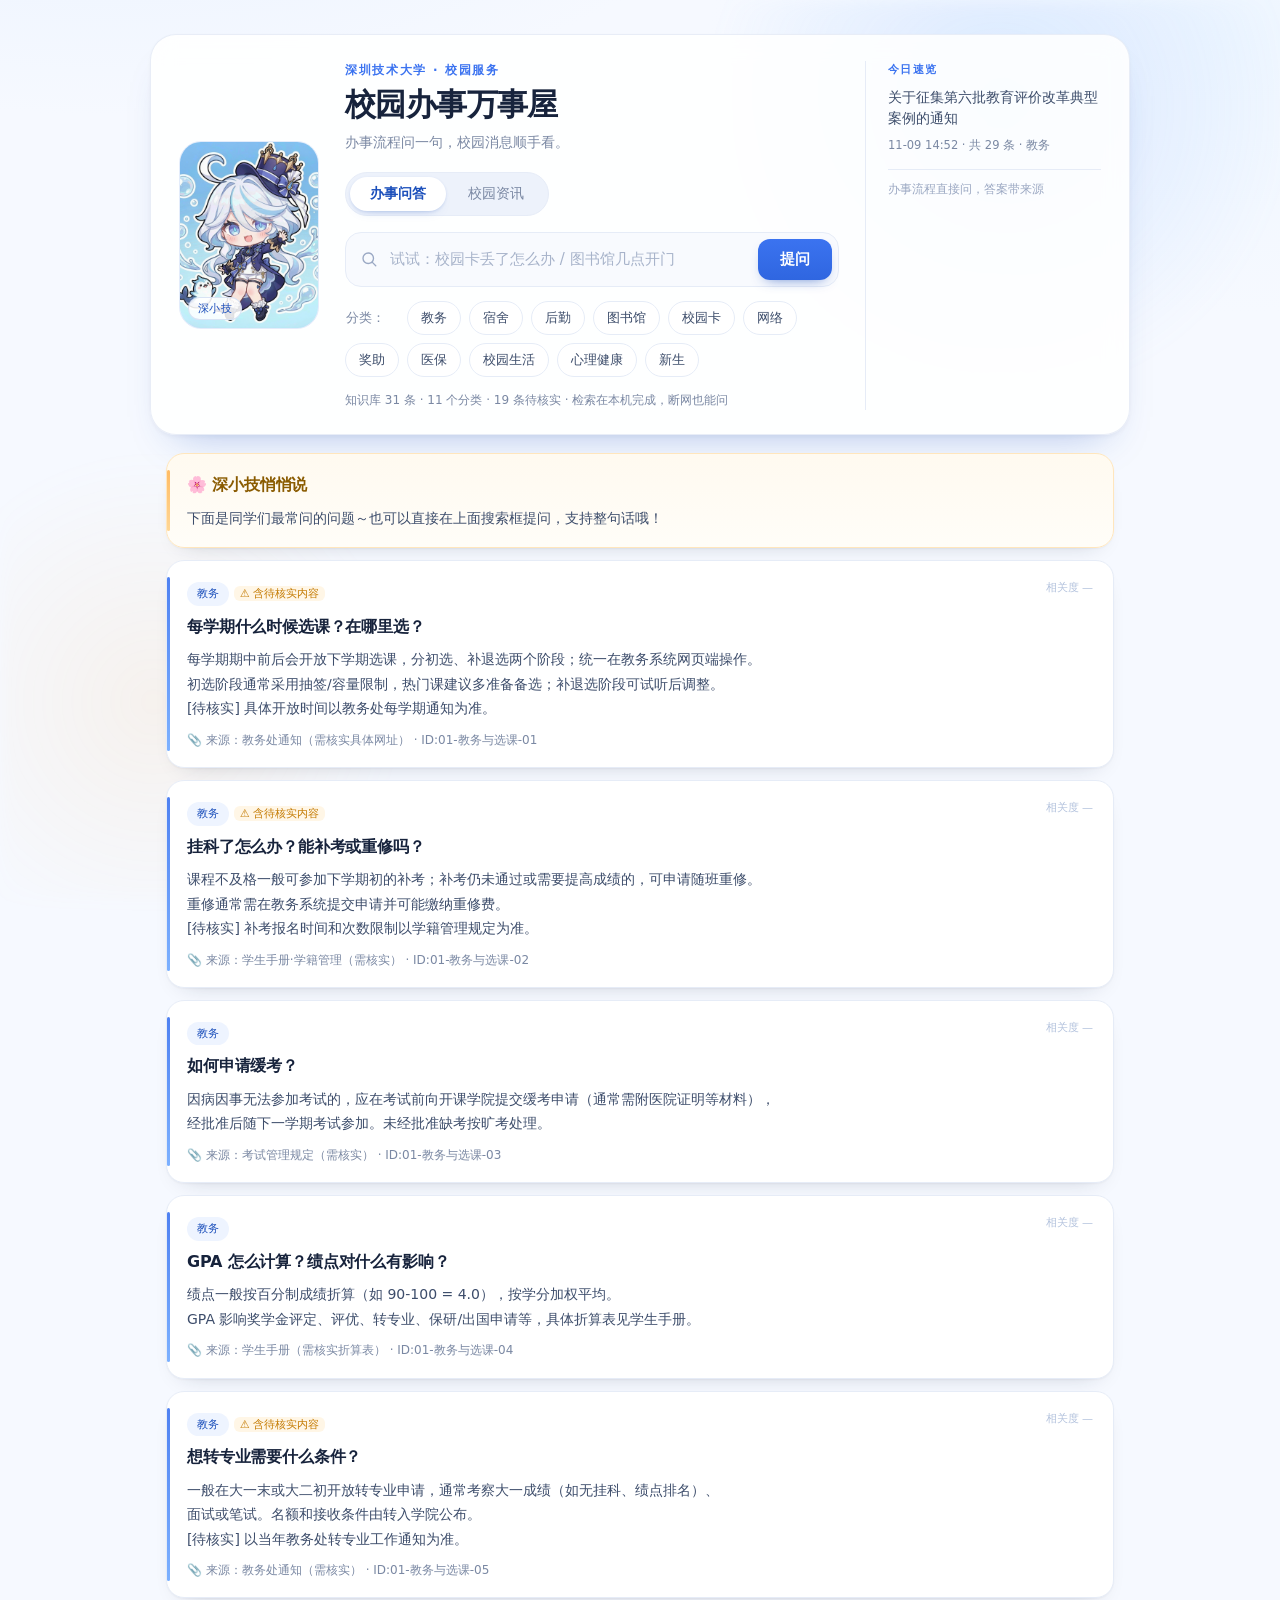
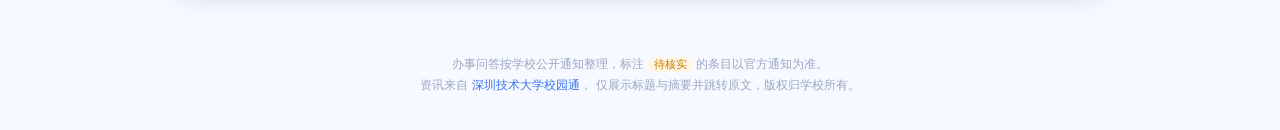
==== commit 5fd92d63: "新增：校园资讯实时接口（server.py + /api/news）与界面视觉升级；抓取逻辑拆到 news_source，新增字段校验与失败兜底" ====
--- a/web/index.html
+++ b/web/index.html
@@ -3,29 +3,51 @@
 <head>
   <meta charset="UTF-8" />
   <meta name="viewport" content="width=device-width, initial-scale=1.0" />
-  <title>SZTU 校园办事万事屋 · 问答与资讯</title>
+  <meta name="description" content="深圳技术大学校园办事问答与校园资讯：办事流程问一句，校园消息顺手看。" />
+  <title>SZTU 校园办事万事屋 · 办事问答与校园资讯</title>
   <link rel="stylesheet" href="style.css" />
 </head>
 <body>
+  <div class="aurora" aria-hidden="true"></div>
+
   <header class="hero">
-    <img class="mascot" src="../assets/mascot.png" alt="看板娘 深小技" />
+    <div class="mascot-wrap">
+      <img class="mascot" src="../assets/mascot.png" alt="看板娘 深小技" />
+      <span class="mascot-name">深小技</span>
+    </div>
+
     <div class="hero-body">
+      <p class="eyebrow">深圳技术大学 · 校园服务</p>
       <h1>校园办事万事屋</h1>
-      <p class="slogan">深圳技术大学 · 办事问答与校园资讯，一站搞定～</p>
+      <p class="slogan">办事流程问一句，校园消息顺手看。</p>
 
       <nav class="tabs" role="tablist">
-        <button class="tab active" data-view="qa" role="tab">办事问答</button>
-        <button class="tab" data-view="news" role="tab">校园资讯</button>
+        <button class="tab active" data-view="qa" role="tab" aria-selected="true">办事问答</button>
+        <button class="tab" data-view="news" role="tab" aria-selected="false">校园资讯</button>
       </nav>
 
       <div class="view" id="view-qa">
         <div class="search-box">
-          <input id="q" type="text" placeholder="试试：校园卡丢了怎么办 / 图书馆几点开门" />
+          <svg class="search-icon" viewBox="0 0 24 24" aria-hidden="true">
+            <circle cx="11" cy="11" r="7" fill="none" stroke="currentColor" stroke-width="1.8" />
+            <path d="M16.5 16.5 21 21" fill="none" stroke="currentColor" stroke-width="1.8" stroke-linecap="round" />
+          </svg>
+          <input id="q" type="text" placeholder="试试：校园卡丢了怎么办 / 图书馆几点开门"
+                 autocomplete="off" spellcheck="false" />
           <button id="ask">提问</button>
         </div>
         <div class="chips" id="chips"></div>
+        <p class="hero-stats" id="stats">知识库加载中…</p>
       </div>
     </div>
+
+    <aside class="hero-aside" aria-label="今日速览">
+      <p class="aside-kicker">今日速览</p>
+      <p class="aside-main" id="asideNews">正在同步校园资讯…</p>
+      <p class="aside-meta" id="asideMeta">—</p>
+      <span class="aside-line"></span>
+      <p class="aside-tip">办事流程直接问，答案带来源</p>
+    </aside>
   </header>
 
   <main>
@@ -34,9 +56,9 @@
   </main>
 
   <footer>
-    <p>办事问答为通用流程整理，标注 [待核实] 的条目以学校官方通知为准 ·
-       资讯来自 <a href="https://nbw.sztu.edu.cn/" target="_blank" rel="noopener">深圳技术大学校园通</a> ·
-       <a href="https://github.com/ALEX-CEBER/sztu-campus-helper" target="_blank" rel="noopener">课程仓库</a></p>
+    <p>办事问答按学校公开通知整理，标注 <span class="warn-tag">待核实</span> 的条目以官方通知为准。</p>
+    <p>资讯来自 <a href="https://nbw.sztu.edu.cn/" target="_blank" rel="noopener">深圳技术大学校园通</a>，
+       仅展示标题与摘要并跳转原文，版权归学校所有。</p>
   </footer>
 
   <script src="../data/qa.js"></script>
--- a/web/style.css
+++ b/web/style.css
@@ -1,159 +1,350 @@
-/* SZTU 校园办事万事屋 —— 简洁二次元风格 */
+/* SZTU 校园办事万事屋 —— 浅色、克制的二次元校园风
+   设计原则：留白多一些、层级靠阴影和边框而不是色块、主色只用在可点的东西上。
+*/
 :root {
-  --bg: #f4f8ff;
+  --bg: #f6f9ff;
   --card: #ffffff;
-  --primary: #2f6fed;
-  --primary-dark: #1d4fb8;
-  --accent: #7ecbff;
-  --text: #22304a;
-  --muted: #6b7a99;
-  --radius: 16px;
-}
+  --ink: #17233c;
+  --ink-2: #3d4d6b;
+  --muted: #7a88a3;
+  --line: #e6ecf7;
+  --line-strong: #d5e0f3;
+  --brand: #3b73f0;
+  --brand-2: #6ea8ff;
+  --brand-ink: #1b4fbb;
+  --brand-soft: #eef4ff;
+  --warm: #ffb454;
+  --radius: 18px;
+  --radius-lg: 26px;
+  --shadow-sm: 0 1px 2px rgba(23, 35, 60, .04), 0 10px 24px -18px rgba(23, 35, 60, .32);
+  --shadow-md: 0 2px 4px rgba(23, 35, 60, .04), 0 22px 40px -26px rgba(27, 79, 187, .38);
+  --ease: cubic-bezier(.32, .72, 0, 1);
+}
+
 * { box-sizing: border-box; margin: 0; padding: 0; }
+
+html { -webkit-text-size-adjust: 100%; }
+
 body {
-  font-family: "Microsoft YaHei", "PingFang SC", system-ui, sans-serif;
-  background: linear-gradient(160deg, var(--bg), #e8f1ff 60%, #fdf3ff);
-  color: var(--text);
+  font-family: "PingFang SC", "HarmonyOS Sans SC", "Microsoft YaHei", system-ui, -apple-system, sans-serif;
+  color: var(--ink);
+  background:
+    radial-gradient(1100px 520px at 8% -12%, #e8f1ff 0%, rgba(232, 241, 255, 0) 62%),
+    radial-gradient(900px 480px at 96% 2%, #eef6ff 0%, rgba(238, 246, 255, 0) 58%),
+    var(--bg);
   min-height: 100vh;
-}
+  line-height: 1.6;
+  -webkit-font-smoothing: antialiased;
+}
+
+/* 背景光斑：很淡，只负责让白卡片浮起来 */
+.aurora {
+  position: fixed; inset: 0; pointer-events: none; z-index: 0;
+  background:
+    radial-gradient(420px 420px at 78% 12%, rgba(110, 168, 255, .18), transparent 70%),
+    radial-gradient(360px 360px at 12% 78%, rgba(255, 180, 84, .10), transparent 70%);
+  filter: blur(8px);
+}
+
+/* ================= 顶部 ================= */
 .hero {
-  display: flex; gap: 24px; align-items: center; flex-wrap: wrap;
-  max-width: 960px; margin: 32px auto 16px; padding: 24px 28px;
-  background: var(--card); border-radius: var(--radius);
-  box-shadow: 0 8px 30px rgba(47, 111, 237, .12);
+  position: relative; z-index: 1;
+  display: grid; grid-template-columns: auto minmax(0, 1fr); gap: 26px;
+  align-items: start;
+  max-width: 980px; margin: 34px auto 18px; padding: 26px 28px 24px;
+  background: rgba(255, 255, 255, .88);
+  border: 1px solid rgba(230, 236, 247, .9);
+  border-radius: var(--radius-lg);
+  box-shadow: var(--shadow-md);
+  backdrop-filter: saturate(1.4) blur(12px);
+}
+
+.mascot-wrap {
+  position: relative; flex-shrink: 0; align-self: center;
+  width: 140px; height: 188px; border-radius: 22px;
+  background: linear-gradient(165deg, #eaf3ff, #fdf1ff);
+  border: 1px solid #e3ecfb;
+  overflow: hidden;
 }
 .mascot {
-  width: 150px; height: 200px; object-fit: cover; object-position: top;
-  border-radius: 14px; border: 3px solid var(--accent);
-}
-h1 { font-size: 26px; color: var(--primary-dark); }
-.slogan { color: var(--muted); margin: 6px 0 14px; font-size: 14px; }
-.search-box { display: flex; gap: 8px; }
+  width: 100%; height: 100%; object-fit: cover; object-position: top center;
+  display: block;
+}
+.mascot-name {
+  position: absolute; left: 8px; bottom: 8px;
+  font-size: 11px; letter-spacing: .04em; color: var(--brand-ink);
+  background: rgba(255, 255, 255, .86); border-radius: 999px; padding: 2px 9px;
+  border: 1px solid rgba(213, 224, 243, .9);
+}
+
+.hero-body { min-width: 0; }
+
+/* 右侧速览：宽屏才有，用来平衡留白，顺便把最新一条资讯露出来 */
+.hero-aside {
+  display: none; padding-left: 22px; border-left: 1px solid var(--line);
+  align-self: stretch; min-width: 0;
+}
+.aside-kicker {
+  font-size: 11px; letter-spacing: .12em; color: var(--brand);
+  font-weight: 600; margin-bottom: 8px;
+}
+.aside-main {
+  font-size: 13.5px; line-height: 1.55; color: var(--ink-2);
+  display: -webkit-box; -webkit-line-clamp: 3; -webkit-box-orient: vertical; overflow: hidden;
+}
+.aside-meta { font-size: 11.5px; color: var(--muted); margin-top: 8px; font-variant-numeric: tabular-nums; }
+.aside-line { display: block; height: 1px; background: var(--line); margin: 14px 0 10px; }
+.aside-tip { font-size: 11.5px; color: #9aa7c2; line-height: 1.6; }
+
+.eyebrow {
+  font-size: 12px; letter-spacing: .14em; text-transform: uppercase;
+  color: var(--brand); font-weight: 600; margin-bottom: 6px;
+}
+h1 {
+  font-size: 31px; line-height: 1.2; letter-spacing: -.02em;
+  color: var(--ink); font-weight: 700;
+}
+.slogan { color: var(--muted); font-size: 14px; margin: 8px 0 18px; }
+
+/* 分段切换 */
+.tabs {
+  display: inline-flex; gap: 2px; margin-bottom: 16px;
+  background: #edf2fb; padding: 4px; border-radius: 999px;
+  border: 1px solid #e6ecf7;
+}
+.tab {
+  border: none; background: transparent; cursor: pointer;
+  padding: 8px 20px; border-radius: 999px; font-size: 13.5px;
+  color: var(--muted); font-family: inherit; font-weight: 500;
+  transition: color .2s var(--ease), background .2s var(--ease), box-shadow .2s var(--ease);
+}
+.tab:hover { color: var(--brand-ink); }
+.tab.active {
+  background: #fff; color: var(--brand-ink); font-weight: 600;
+  box-shadow: 0 1px 3px rgba(27, 79, 187, .14), 0 6px 14px -10px rgba(27, 79, 187, .4);
+}
+
+/* 搜索 */
+.search-box {
+  display: flex; align-items: center; gap: 8px;
+  background: #f8fafe; border: 1px solid var(--line);
+  border-radius: 16px; padding: 6px 6px 6px 14px;
+  transition: border-color .2s var(--ease), box-shadow .2s var(--ease), background .2s var(--ease);
+}
+.search-box:focus-within {
+  background: #fff; border-color: #b9d1ff;
+  box-shadow: 0 0 0 4px rgba(59, 115, 240, .10);
+}
+.search-icon { width: 18px; height: 18px; color: #9aa8c4; flex-shrink: 0; }
 #q {
-  flex: 1; min-width: 260px; padding: 12px 14px; font-size: 15px;
-  border: 2px solid var(--accent); border-radius: 12px; outline: none;
-}
-#q:focus { border-color: var(--primary); }
+  flex: 1; min-width: 0; border: none; outline: none; background: transparent;
+  padding: 11px 4px; font-size: 15px; color: var(--ink); font-family: inherit;
+}
+#q::placeholder { color: #a7b3ca; }
 #ask {
-  padding: 12px 22px; font-size: 15px; border: none; cursor: pointer;
-  background: var(--primary); color: #fff; border-radius: 12px;
-  transition: background .2s;
-}
-#ask:hover { background: var(--primary-dark); }
-.chips { margin-top: 12px; display: flex; gap: 8px; flex-wrap: wrap; }
+  flex-shrink: 0; border: none; cursor: pointer; font-family: inherit;
+  padding: 11px 22px; font-size: 14.5px; font-weight: 600; color: #fff;
+  border-radius: 12px;
+  background: linear-gradient(180deg, var(--brand), #2f66e0);
+  box-shadow: 0 6px 14px -8px rgba(27, 79, 187, .8);
+  transition: transform .16s var(--ease), box-shadow .2s var(--ease), filter .2s var(--ease);
+}
+#ask:hover { filter: brightness(1.04); transform: translateY(-1px); }
+#ask:active { transform: translateY(0); }
+
+.chips { margin-top: 14px; display: flex; gap: 8px; flex-wrap: wrap; }
 .chip {
-  font-size: 12px; padding: 5px 12px; border-radius: 999px; cursor: pointer;
-  background: #eaf2ff; color: var(--primary-dark); border: 1px solid #cfe0ff;
-}
-.chip:hover { background: #dbe9ff; }
-main { max-width: 960px; margin: 0 auto; padding: 0 16px 48px; }
+  font-size: 12.5px; padding: 6px 13px; border-radius: 999px; cursor: pointer;
+  background: #fff; color: var(--ink-2); border: 1px solid var(--line);
+  font-family: inherit; transition: all .18s var(--ease);
+}
+.chip:hover { border-color: #b9d1ff; color: var(--brand-ink); background: #f9fbff; }
+.chip.on {
+  background: linear-gradient(180deg, var(--brand), #2f66e0); color: #fff;
+  border-color: transparent; box-shadow: 0 6px 14px -10px rgba(27, 79, 187, .9);
+}
+.chip.static { background: transparent; color: var(--muted); cursor: default; border-color: transparent; padding-left: 0; }
+.chip.static:hover { border-color: transparent; background: transparent; color: var(--muted); }
+
+.hero-stats { margin-top: 14px; font-size: 12px; color: var(--muted); }
+
+/* ================= 主体 ================= */
+main { position: relative; z-index: 1; max-width: 980px; margin: 0 auto; padding: 0 16px 40px; }
+
 .card {
-  background: var(--card); border-radius: var(--radius); padding: 18px 20px;
-  margin-bottom: 14px; box-shadow: 0 4px 18px rgba(34, 48, 74, .08);
-  border-left: 5px solid var(--accent);
-}
-.card h3 { font-size: 16px; color: var(--primary-dark); margin-bottom: 8px; }
+  position: relative; background: var(--card);
+  border: 1px solid var(--line); border-radius: var(--radius);
+  padding: 18px 20px 17px; margin-bottom: 12px;
+  box-shadow: var(--shadow-sm);
+  transition: transform .2s var(--ease), box-shadow .2s var(--ease), border-color .2s var(--ease);
+}
+.card::before {
+  content: ""; position: absolute; left: 0; top: 16px; bottom: 16px; width: 3px;
+  border-radius: 3px; background: linear-gradient(var(--brand), var(--brand-2)); opacity: .9;
+}
+.card:hover { transform: translateY(-1px); border-color: var(--line-strong); box-shadow: var(--shadow-md); }
+.card h3 { font-size: 16px; color: var(--ink); margin-bottom: 8px; letter-spacing: -.01em; }
 .card .cat {
-  display: inline-block; font-size: 11px; background: #eaf2ff; color: var(--primary);
-  border-radius: 999px; padding: 2px 10px; margin-bottom: 8px;
+  display: inline-block; font-size: 11px; color: var(--brand-ink);
+  background: var(--brand-soft); border-radius: 999px; padding: 3px 10px; margin-bottom: 8px;
 }
 .card pre {
   white-space: pre-wrap; font-family: inherit; font-size: 14px;
-  line-height: 1.7; color: var(--text);
-}
-.card .src { margin-top: 8px; font-size: 12px; color: var(--muted); }
-.card .score { float: right; font-size: 11px; color: #b3c2dd; }
-.warn-tag { font-size: 11px; color: #d48806; }
-.chip.static { background: #fff; color: var(--muted); cursor: default; border-color: var(--line); }
-.empty { text-align: center; color: var(--muted); padding: 40px 0; }
+  line-height: 1.75; color: var(--ink-2);
+}
+.card .src { margin-top: 10px; font-size: 12px; color: var(--muted); }
+.card .score { float: right; font-size: 11px; color: #b3c2dd; font-variant-numeric: tabular-nums; }
+.warn-tag { font-size: 11px; color: #c47a00; background: #fff6e6; border-radius: 6px; padding: 1px 6px; }
+
 .mascot-say {
-  background: #fff7e6; border-left-color: #ffc53d;
-}
-footer { text-align: center; color: var(--muted); font-size: 12px; padding-bottom: 24px; }
-footer a { color: var(--primary); }
-@media (max-width: 640px) { .mascot { width: 100px; height: 130px; } }
-
-/* ================= 视图切换 tabs ================= */
-.hero-body { flex: 1 1 260px; min-width: 0; }
-.tabs {
-  display: flex; gap: 4px; width: fit-content; margin-bottom: 14px;
-  background: #e6efff; padding: 4px; border-radius: 12px;
-}
-.tab {
-  border: none; background: transparent; cursor: pointer;
-  padding: 7px 18px; border-radius: 9px; font-size: 13.5px;
-  color: var(--muted); font-family: inherit;
-  transition: background .2s, color .2s, box-shadow .2s;
-}
-.tab:hover { color: var(--primary); }
-.tab.active {
-  background: #fff; color: var(--primary-dark); font-weight: 600;
-  box-shadow: 0 1px 5px rgba(47, 111, 237, .18);
-}
+  background: linear-gradient(180deg, #fffaf0, #fffdf8);
+  border-color: #ffe6bd;
+}
+.mascot-say::before { background: linear-gradient(var(--warm), #ffd28a); }
+.mascot-say h3 { color: #8a5b00; }
+
+.empty {
+  text-align: center; color: var(--muted); padding: 36px 20px;
+  background: #fff; border: 1px dashed var(--line-strong); border-radius: var(--radius);
+  font-size: 14px;
+}
+.empty .chips { justify-content: center; }
+
+footer {
+  position: relative; z-index: 1;
+  max-width: 980px; margin: 0 auto; padding: 4px 20px 34px;
+  text-align: center; color: #9aa7c2; font-size: 11.5px; line-height: 1.8;
+}
+footer a { color: var(--brand); text-decoration: none; }
+footer a:hover { text-decoration: underline; }
 
 /* ================= 校园资讯 ================= */
 .news-head {
-  background: var(--card); border-radius: var(--radius);
-  padding: 16px 18px 12px; margin-bottom: 14px;
-  box-shadow: 0 4px 18px rgba(34, 48, 74, .07);
-}
-.news-head-row {
-  display: flex; justify-content: space-between; align-items: flex-start; gap: 12px;
-}
+  background: #fff; border: 1px solid var(--line);
+  border-radius: var(--radius); padding: 16px 18px 14px; margin-bottom: 12px;
+  box-shadow: var(--shadow-sm);
+}
+.news-head-row { display: flex; justify-content: space-between; align-items: flex-start; gap: 12px; }
 .news-head-row > div { min-width: 0; }
-.news-title-row h2 { word-break: break-word; }
-.news-title-row { display: flex; align-items: baseline; gap: 10px; flex-wrap: wrap; }
-.news-title-row h2 { font-size: 19px; color: var(--primary-dark); }
+.news-title { font-size: 18px; color: var(--ink); display: flex; align-items: center; gap: 8px; flex-wrap: wrap; }
 .news-src { font-size: 11.5px; color: var(--muted); }
-.news-meta { font-size: 12px; color: var(--muted); margin-top: 4px; }
-.news-stale { color: #d48806; }
+.news-meta { font-size: 12px; color: var(--muted); margin-top: 5px; }
+.news-stale { color: #c47a00; }
+
 .news-refresh {
-  flex-shrink: 0; border: 1px solid #cfe0ff; background: #fff; color: var(--primary);
-  border-radius: 10px; padding: 7px 15px; font-size: 13px; cursor: pointer;
-  font-family: inherit; transition: background .2s;
-}
-.news-refresh:hover { background: #f2f7ff; }
-.news-refresh:disabled { opacity: .6; cursor: default; }
-.news-chips { justify-content: flex-start; margin: 4px 0 14px; }
-.chip.on { background: var(--primary); color: #fff; border-color: var(--primary); }
-
-.news-list { display: grid; gap: 10px; }
+  flex-shrink: 0; font-family: inherit; cursor: pointer;
+  border: 1px solid var(--line-strong); background: #fff; color: var(--brand-ink);
+  border-radius: 10px; padding: 7px 14px; font-size: 12.5px; font-weight: 500;
+  transition: all .18s var(--ease);
+}
+.news-refresh:hover { background: var(--brand-soft); border-color: #b9d1ff; }
+.news-refresh:disabled { opacity: .55; cursor: default; }
+.news-refresh.busy::after {
+  content: ""; display: inline-block; width: 9px; height: 9px; margin-left: 6px;
+  border: 1.5px solid var(--brand); border-right-color: transparent; border-radius: 50%;
+  animation: spin .8s linear infinite; vertical-align: -1px;
+}
+
+/* 实时 / 离线 徽标 */
+.badge-live {
+  display: inline-flex; align-items: center; gap: 5px;
+  font-size: 11px; font-weight: 500; color: #1a7f4b; background: #eafaf1;
+  border: 1px solid #c9f0da; border-radius: 999px; padding: 2px 9px;
+}
+.badge-live.off { color: var(--muted); background: #f3f5f9; border-color: var(--line); }
+.dot { width: 6px; height: 6px; border-radius: 50%; background: #22c55e; box-shadow: 0 0 0 3px rgba(34, 197, 94, .14); }
+.badge-live.off .dot { background: #a7b3ca; box-shadow: none; }
+@keyframes pulse { 0%, 100% { opacity: 1; } 50% { opacity: .45; } }
+.badge-live:not(.off) .dot { animation: pulse 2.2s ease-in-out infinite; }
+
+.news-banner {
+  margin-top: 10px; border-radius: 12px; padding: 9px 12px;
+  font-size: 12.5px; line-height: 1.6;
+  border: 1px solid var(--line); background: #f8fafe; color: var(--ink-2);
+}
+.news-banner.warn { background: #fffaef; border-color: #ffe2b8; color: #8a5b00; }
+.news-banner.error { background: #fff5f5; border-color: #ffd6d6; color: #a33; }
+.news-banner.info { background: #f4f8ff; border-color: #dbe8ff; color: var(--brand-ink); }
+
+.news-chips { margin: 12px 0 2px; }
+.news-list { display: grid; gap: 10px; grid-template-columns: 1fr; }
 .news-card {
-  display: block; text-decoration: none; color: inherit;
-  background: var(--card); border-radius: 14px; padding: 14px 16px;
-  border-left: 4px solid #cfe0ff;
-  box-shadow: 0 2px 10px rgba(34, 48, 74, .06);
-  transition: transform .18s ease, box-shadow .18s ease, border-color .18s ease;
+  display: flex; flex-direction: column; text-decoration: none; color: inherit;
+  background: #fff; border: 1px solid var(--line); border-radius: 15px;
+  padding: 14px 16px 13px;
+  box-shadow: 0 1px 2px rgba(23, 35, 60, .03);
+  transition: transform .2s var(--ease), box-shadow .2s var(--ease), border-color .2s var(--ease);
 }
 .news-card:hover {
-  transform: translateY(-2px); border-left-color: var(--primary);
-  box-shadow: 0 8px 22px rgba(47, 111, 237, .14);
-}
-.news-card-top { display: flex; justify-content: space-between; align-items: center; margin-bottom: 6px; }
+  transform: translateY(-2px); border-color: #c9dbff; box-shadow: var(--shadow-md);
+}
+.news-card-top { display: flex; justify-content: space-between; align-items: center; gap: 10px; margin-bottom: 7px; }
 .news-badge {
-  font-size: 11px; background: #eaf2ff; color: var(--primary);
-  border-radius: 999px; padding: 2px 10px;
-}
-.news-date { font-size: 11.5px; color: var(--muted); }
-.news-card h3 { font-size: 15px; line-height: 1.5; color: var(--text); margin-bottom: 5px; }
-.news-summary { font-size: 13px; color: #5c6b87; line-height: 1.65; }
-.news-more { display: inline-block; margin-top: 8px; font-size: 12px; color: var(--primary); }
-.news-empty { text-align: center; padding: 48px 0; color: var(--muted); }
+  font-size: 11px; color: var(--brand-ink); background: var(--brand-soft);
+  border-radius: 999px; padding: 3px 9px; flex-shrink: 0;
+}
+.news-badge.c0 { color: #1b4fbb; background: #eef4ff; }
+.news-badge.c1 { color: #1a7f4b; background: #eafaf1; }
+.news-badge.c2 { color: #7443c9; background: #f3eefe; }
+.news-badge.c3 { color: #a96b00; background: #fff5e4; }
+.news-date { font-size: 11.5px; color: var(--muted); flex-shrink: 0; font-variant-numeric: tabular-nums; }
+.news-card h3 { font-size: 15px; line-height: 1.5; color: var(--ink); margin-bottom: 5px; font-weight: 600; }
+.news-summary {
+  font-size: 13px; color: #5c6b87; line-height: 1.65;
+  display: -webkit-box; -webkit-line-clamp: 2; -webkit-box-orient: vertical; overflow: hidden;
+}
+.news-summary.is-empty { color: #b0bacd; font-size: 12.5px; }
+.news-more { margin-top: 8px; font-size: 12px; color: var(--brand); }
+
+.news-empty {
+  text-align: center; padding: 44px 20px; color: var(--muted);
+  background: #fff; border: 1px dashed var(--line-strong); border-radius: var(--radius);
+}
 .news-empty .sub { font-size: 12.5px; margin-top: 6px; }
 .news-link-btn {
   display: inline-block; margin-top: 12px; text-decoration: none;
-  background: var(--primary); color: #fff; padding: 8px 18px;
-  border-radius: 10px; font-size: 13px;
+  background: linear-gradient(180deg, var(--brand), #2f66e0); color: #fff;
+  padding: 9px 18px; border-radius: 11px; font-size: 13px; font-weight: 500;
 }
 .news-foot {
-  margin-top: 18px; font-size: 11.5px; color: #9aa7c2;
-  line-height: 1.65; text-align: center;
+  margin-top: 16px; font-size: 11.5px; color: #9aa7c2;
+  line-height: 1.7; text-align: center;
+}
+
+/* 骨架屏 */
+.sk-card { background: #fff; border: 1px solid var(--line); border-radius: 15px; padding: 16px; }
+.sk-line {
+  height: 11px; border-radius: 6px; margin-bottom: 9px;
+  background: linear-gradient(90deg, #eef2fa 25%, #f7f9fe 37%, #eef2fa 63%);
+  background-size: 400% 100%; animation: shimmer 1.4s ease infinite;
+}
+.sk-line.w60 { width: 60%; }
+.sk-line.w40 { width: 40%; }
+.sk-line.w85 { width: 85%; }
+@keyframes shimmer { 0% { background-position: 100% 50%; } 100% { background-position: 0 50%; } }
+@keyframes spin { to { transform: rotate(360deg); } }
+
+/* ================= 响应式 ================= */
+@media (min-width: 1024px) {
+  .hero { grid-template-columns: auto minmax(0, 1fr) 236px; }
+  .hero-aside { display: block; }
+}
+@media (min-width: 760px) {
+  .news-list { grid-template-columns: 1fr 1fr; }
 }
 @media (max-width: 640px) {
+  .hero { margin: 14px 12px 12px; padding: 18px; gap: 16px; border-radius: 22px; }
+  .mascot-wrap { width: 84px; height: 108px; border-radius: 16px; }
+  .mascot-name { font-size: 10px; padding: 1px 7px; left: 5px; bottom: 5px; }
+  h1 { font-size: 24px; }
+  .slogan { margin-bottom: 14px; font-size: 13px; }
+  .tabs { display: flex; width: 100%; }
+  .tab { flex: 1; padding: 8px 10px; }
+  #ask { padding: 10px 16px; font-size: 14px; }
+  #q { font-size: 14px; }
+  main { padding: 0 12px 32px; }
   .news-head-row { flex-direction: column; gap: 8px; }
   .news-refresh { align-self: flex-start; }
-  .news-summary {
-    display: -webkit-box; -webkit-line-clamp: 2; -webkit-box-orient: vertical; overflow: hidden;
-  }
-  .tab { padding: 7px 14px; font-size: 13px; }
-}
+  .card { padding: 16px; }
+  .card pre { font-size: 13.5px; }
+}
